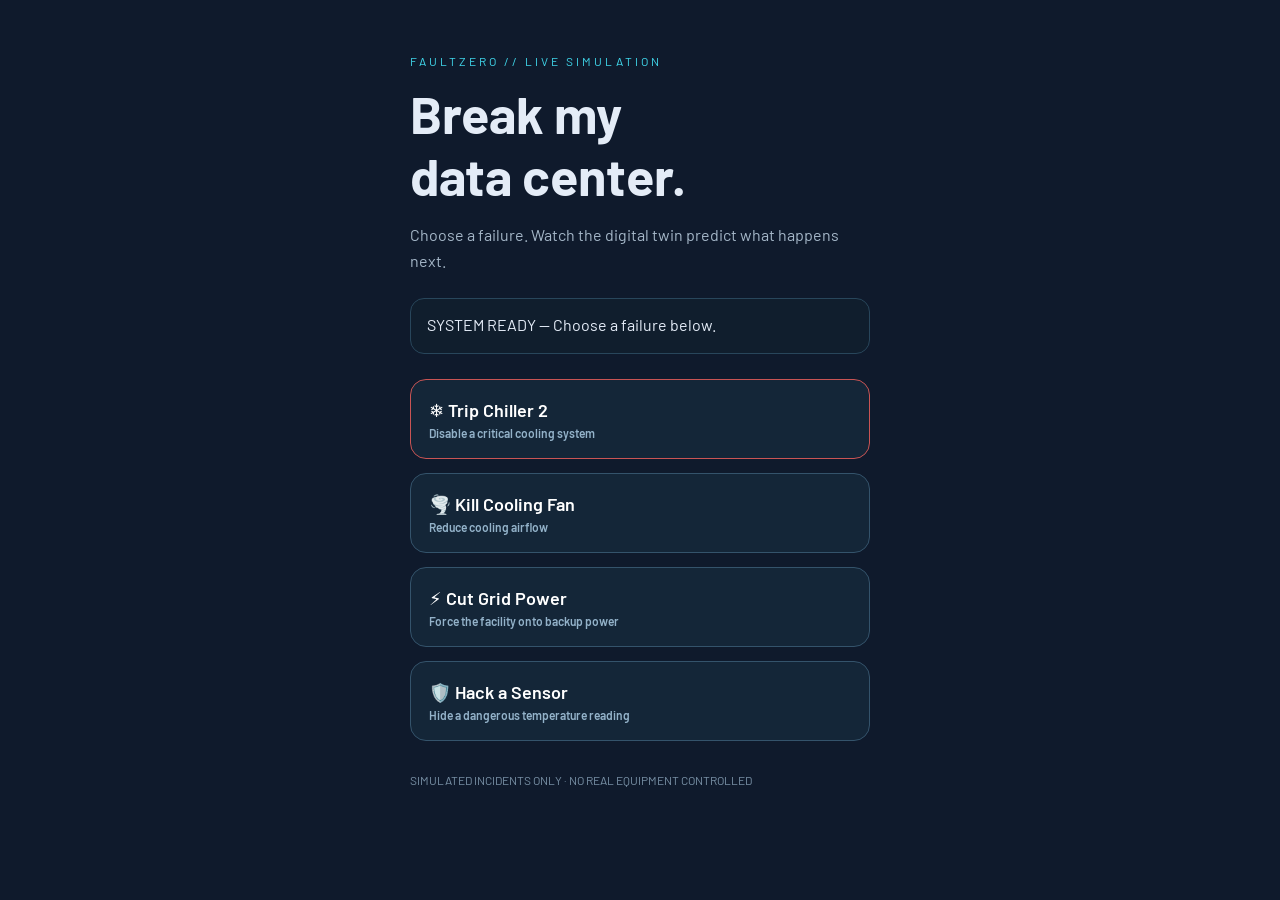
==== phone/index.html @ 916c6352 "Add judge phone failure page" ====
<!DOCTYPE html>
<html lang="en">
<head>
  <meta charset="UTF-8">
  <meta name="viewport" content="width=device-width, initial-scale=1">
  <title>FaultZero | Break the Data Center</title>
  <link href="https://fonts.googleapis.com/css2?family=Barlow:wght@400;600;700&display=swap" rel="stylesheet">
<style>
    :root {
      color-scheme: dark;
      font-family: Barlow, system-ui, sans-serif;
    }
    * { box-sizing: border-box; }
    body {
      margin: 0;
      min-height: 100vh;
      background: #0f1a2c;
      color: #e4ecf7;
      padding: 24px;
    }
    main { max-width: 460px; margin: 30px auto; }
    .eyebrow { color: #40d9ed; letter-spacing: 3px; font-size: 12px; }
    h1 { font-size: clamp(34px, 9vw, 52px); margin: 14px 0; }
    p { color: #a5b7c8; line-height: 1.6; }
    .status {
      border: 1px solid #28465b;
      border-radius: 14px;
      padding: 16px;
      margin: 25px 0;
      background: #101e2d;
      min-height: 56px;
    }
    .buttons { display: grid; gap: 14px; }
    button {
      width: 100%;
      min-height: 80px;
      border: 1px solid #34536b;
      border-radius: 16px;
      background: #142638;
      color: white;
      text-align: left;
      padding: 18px;
      font: 600 18px Barlow, system-ui, sans-serif;
      cursor: pointer;
    }
    button:active { transform: scale(.98); }
    button:disabled { opacity: .45; cursor: not-allowed; }
    button span { display: block; color: #93b2c9; font-size: 12px; margin-top: 5px; }
    .danger { border-color: #c95454; }
    .success { color: #55e6b4; }
    .error { color: #ff8585; }
    footer { margin-top: 32px; font-size: 12px; color: #7890a5; }
  </style>
</head>
<body>
<main>
  <div class="eyebrow">FAULTZERO // LIVE SIMULATION</div>
  <h1>Break my<br>data center.</h1>
  <p>Choose a failure. Watch the digital twin predict what happens next.</p>

  <div id="status" class="status" role="status" aria-live="polite">
    SYSTEM READY — Choose a failure below.
  </div>

  <div class="buttons">
    <button class="danger" data-kind="chiller_trip" data-asset="CH-2">
      ❄️ Trip Chiller 2
      <span>Disable a critical cooling system</span>
    </button>
    <button data-kind="fan_degradation" data-asset="CRAH-4">
      🌪️ Kill Cooling Fan
      <span>Reduce cooling airflow</span>
    </button>
    <button data-kind="grid_loss">
      ⚡ Cut Grid Power
      <span>Force the facility onto backup power</span>
    </button>
    <button data-kind="sensor_spoof" data-asset="RACK-C3">
      🛡️ Hack a Sensor
      <span>Hide a dangerous temperature reading</span>
    </button>
  </div>

  <footer>SIMULATED INCIDENTS ONLY · NO REAL EQUIPMENT CONTROLLED</footer>
<button id="reset" type="button" hidden>Reset simulation</button>
</main>

<script>
  const resetButton = document.getElementById("reset");

  document.addEventListener("keydown", event => {
    if (event.altKey && event.shiftKey && event.key.toLowerCase() === "r") {
      resetButton.hidden = !resetButton.hidden;
    }
  });

  resetButton.addEventListener("click", async () => {
    try {
      const response = await fetch("/api/reset", {method: "POST"});
      if (!response.ok) throw new Error("HTTP " + response.status);
      cooldownUntil = 0;
      setDisabled(false);
      setStatus("Simulation reset.", "success");
    } catch (error) {
      setStatus("Reset failed: " + error.message, "error");
    }
  });

  const statusBox = document.getElementById("status");
  const buttons = [...document.querySelectorAll("button[data-kind]")];
  let busy = false;
  let cooldownUntil = 0;

  function setStatus(message, className = "") {
    statusBox.textContent = message;
    statusBox.className = "status " + className;
  }

  function setDisabled(value) {
    buttons.forEach(button => button.disabled = value);
  }

  buttons.forEach(button => {
    button.addEventListener("click", async () => {
      if (busy || Date.now() < cooldownUntil) return;
      busy = true;
      setDisabled(true);
      setStatus("Injecting simulated failure...");

      const payload = { kind: button.dataset.kind };
      if (button.dataset.asset) payload.asset = button.dataset.asset;

      try {
        const response = await fetch("/api/inject", {
          method: "POST",
          headers: { "Content-Type": "application/json" },
          body: JSON.stringify(payload)
        });

        if (!response.ok) {
          throw new Error("Server returned " + response.status);
        }

        setStatus("You broke it! Watch the big screen.", "success");
        cooldownUntil = Date.now() + 30000;
        setTimeout(() => setDisabled(false), 30000);
      } catch (error) {
        setStatus("Injection failed: " + error.message, "error");
        setDisabled(false);
      } finally {
        busy = false;
      }
    });
  });
</script>
</body>
</html>
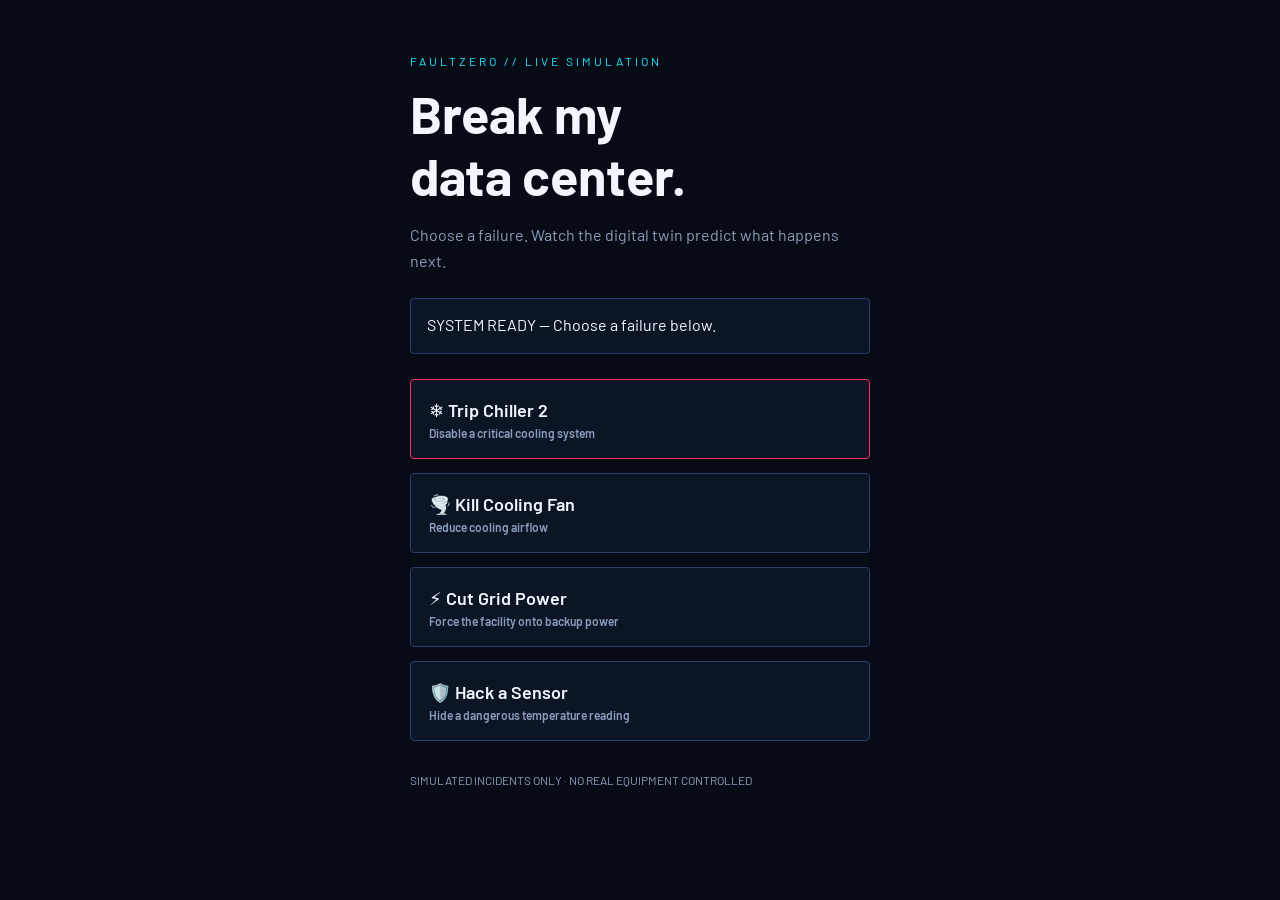
==== commit b53e1e1d: "Polish FaultZero phone page with neon theme" ====
--- a/phone/index.html
+++ b/phone/index.html
@@ -9,47 +9,85 @@
     :root {
       color-scheme: dark;
       font-family: Barlow, system-ui, sans-serif;
+      --bg: #060b16;
+      --card: #0c1526;
+      --border: #24406b;
+      --text: #f2f7ff;
+      --muted: #8c9dbb;
+      --cyan: #22e9ff;
+      --danger: #ff2e63;
+      --mint: #19f5b0;
     }
     * { box-sizing: border-box; }
     body {
       margin: 0;
       min-height: 100vh;
-      background: #0f1a2c;
-      color: #e4ecf7;
+      background: var(--bg);
+      color: var(--text);
       padding: 24px;
     }
     main { max-width: 460px; margin: 30px auto; }
-    .eyebrow { color: #40d9ed; letter-spacing: 3px; font-size: 12px; }
-    h1 { font-size: clamp(34px, 9vw, 52px); margin: 14px 0; }
-    p { color: #a5b7c8; line-height: 1.6; }
+    .eyebrow {
+      color: var(--cyan);
+      letter-spacing: 3px;
+      font-size: 12px;
+    }
+    h1 {
+      font-size: clamp(34px, 9vw, 52px);
+      margin: 14px 0;
+    }
+    p { color: var(--muted); line-height: 1.6; }
     .status {
-      border: 1px solid #28465b;
-      border-radius: 14px;
+      border: 1px solid var(--border);
+      border-radius: 4px;
       padding: 16px;
       margin: 25px 0;
-      background: #101e2d;
+      background: var(--card);
       min-height: 56px;
     }
     .buttons { display: grid; gap: 14px; }
     button {
       width: 100%;
       min-height: 80px;
-      border: 1px solid #34536b;
-      border-radius: 16px;
-      background: #142638;
-      color: white;
+      border: 1px solid var(--border);
+      border-radius: 4px;
+      background: var(--card);
+      color: var(--text);
       text-align: left;
       padding: 18px;
       font: 600 18px Barlow, system-ui, sans-serif;
       cursor: pointer;
+      transition: border-color .2s, box-shadow .2s;
     }
-    button:active { transform: scale(.98); }
-    button:disabled { opacity: .45; cursor: not-allowed; }
-    button span { display: block; color: #93b2c9; font-size: 12px; margin-top: 5px; }
-    .danger { border-color: #c95454; }
-    .success { color: #55e6b4; }
-    .error { color: #ff8585; }
-    footer { margin-top: 32px; font-size: 12px; color: #7890a5; }
+    button:hover:not(:disabled) {
+      border-color: var(--danger);
+      box-shadow: 0 0 18px rgba(255,46,99,.35);
+    }
+    button:active:not(:disabled) {
+      transform: scale(.98);
+    }
+    button:disabled {
+      opacity: .45;
+      cursor: not-allowed;
+    }
+    button span {
+      display: block;
+      color: var(--muted);
+      font-size: 12px;
+      margin-top: 5px;
+    }
+    .danger { border-color: var(--danger); }
+    .success {
+      color: var(--mint);
+      text-shadow: 0 0 16px rgba(25,245,176,.5);
+    }
+    .error { color: var(--danger); }
+    footer {
+      margin-top: 32px;
+      font-size: 12px;
+      color: var(--muted);
+    }
+    [hidden] { display: none !important; }
   </style>
 </head>
 <body>
